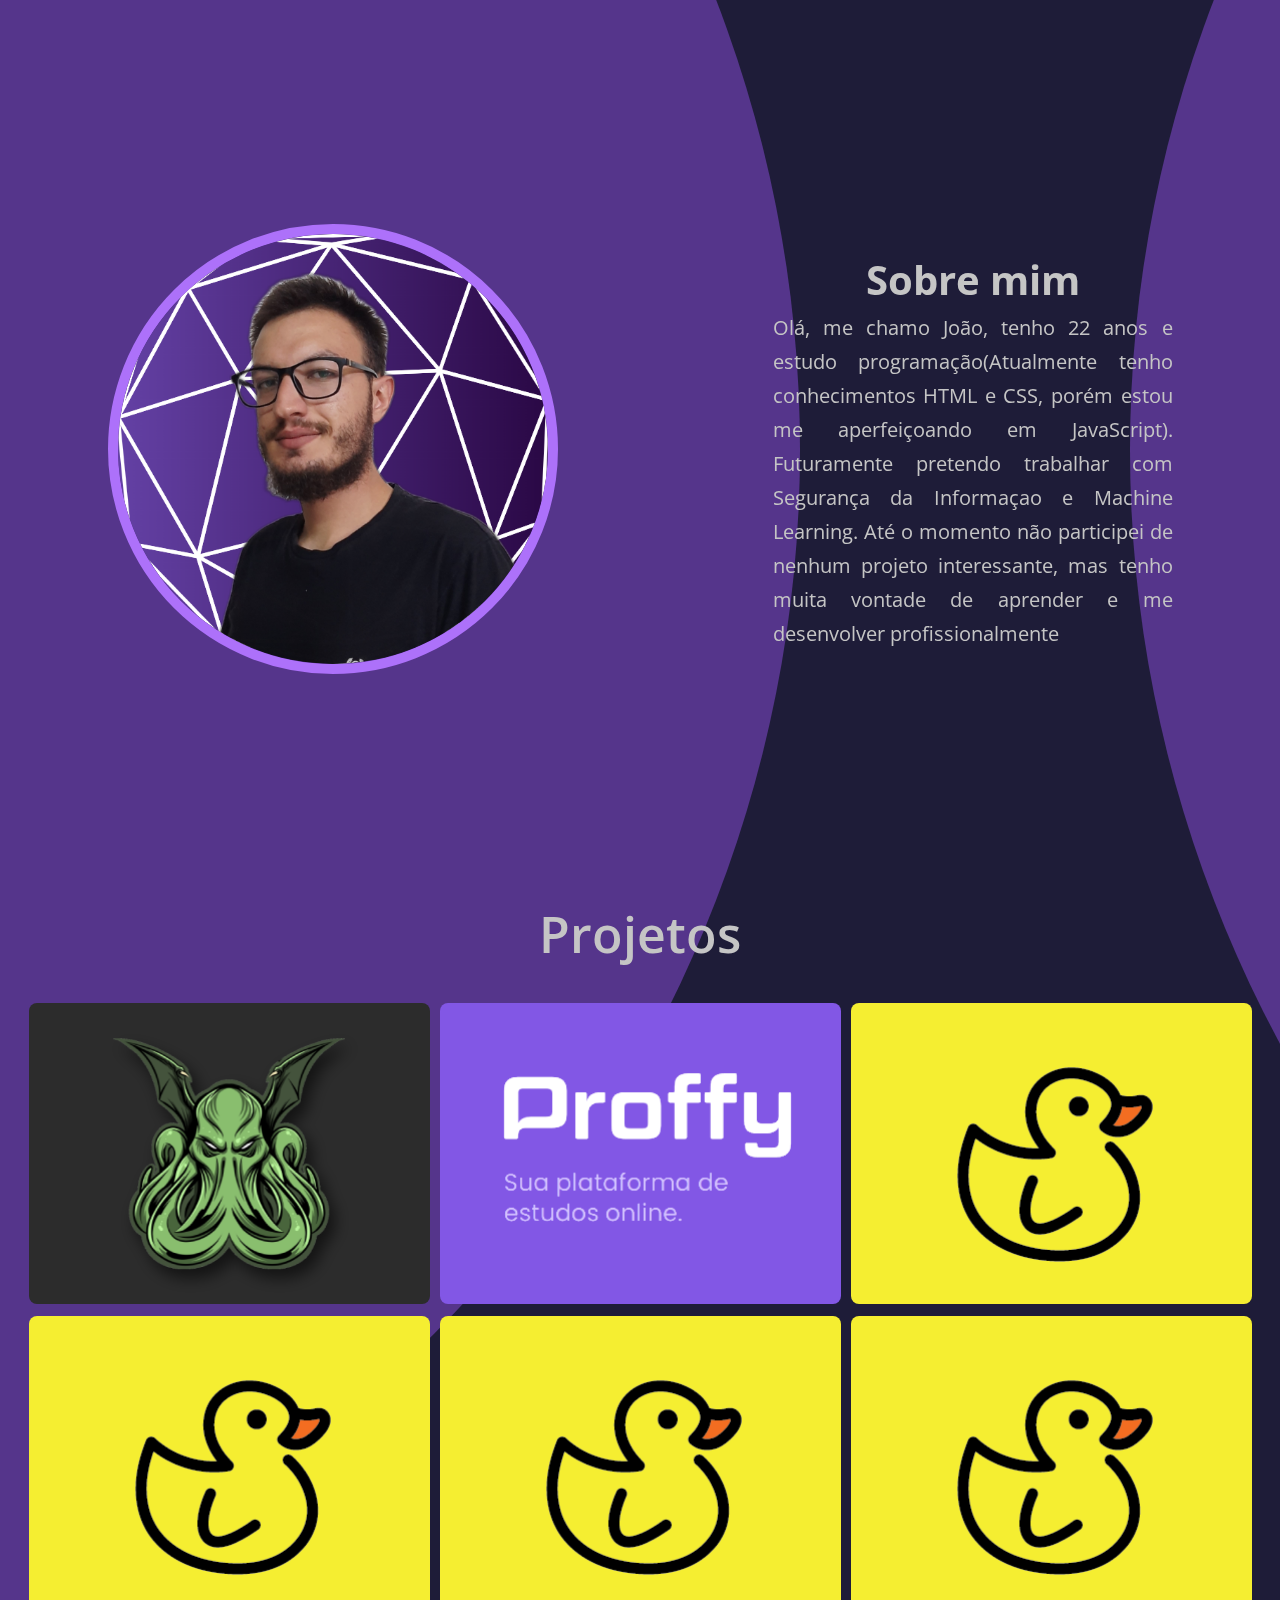
==== index.html @ 287edb6b "Chale 13 merece respeito" ====
<!DOCTYPE html>
<html lang="en">
<head>
    <meta charset="UTF-8">
    <meta http-equiv="X-UA-Compatible" content="IE=edge">
    <meta name="viewport" content="width=device-width, initial-scale=1.0">

    <link rel="stylesheet" href="styles/main.css">
    <link rel="stylesheet" href="styles/landing-page.css">
    <link rel="stylesheet" href="styles/galery.css">
    <link rel="stylesheet" href="styles/background.css">
    
    <script src="https://platform.linkedin.com/badges/js/profile.js" async defer type="text/javascript"></script>
    
    <link rel="preconnect" href="https://fonts.googleapis.com">
    <link rel="preconnect" href="https://fonts.gstatic.com" crossorigin>
    <link href="https://fonts.googleapis.com/css2?family=Open+Sans:wght@400;600;700&display=swap" rel="stylesheet">
    
    <title>João Vitor Cirelli</title>
</head>
<body>
    <div id="container">
        <div id="bg">
            <div class="ball left"></div>
            <div class="ball right"></div>

        </div>

        <div class="bgm"><img src="source/images/cover-image.png" alt=""></div>
               
            <main>
                <div class="profile">
                    <div>
                        <img src="source/images/profile-pic (3).png" alt="foto perfil">
                    </div>
                    <div class="text">
                        <H1>Sobre mim</H1>
                        <p> Olá, me chamo João, tenho 22 anos e estudo programação(Atualmente tenho conhecimentos HTML e CSS, porém estou me aperfeiçoando em JavaScript). Futuramente pretendo trabalhar com Segurança da Informaçao e Machine Learning. Até o momento não participei de nenhum projeto interessante, mas tenho muita vontade de aprender e me desenvolver profissionalmente</p>
                    </div>
                </div>
            
            <div class="galery">
                <h1>Projetos</h1>
               <section class="grid">
                <div><a href="pages/miska/index.html"><img src="source/images/miska_diplay.png" alt=""></a></div>
                <div><a href="https://miska-port.herokuapp.com/"><img src="source/images/proffy.png" alt=""></a></div>
                <div><a href="pages/maintence.html"><img src="source/images/04776d3f678169dd7d63968f518c0b42.png" alt=""></a></div>
                <div><a href="pages/maintence.html"><img src="source/images/04776d3f678169dd7d63968f518c0b42.png" alt=""></a></div>
                <div><a href="pages/maintence.html"><img src="source/images/04776d3f678169dd7d63968f518c0b42.png" alt=""></a></div>
                <div><a href="pages/maintence.html"><img src="source/images/04776d3f678169dd7d63968f518c0b42.png" alt=""></a></div>
                </section>
            </div>
        </main>

            <footer><div class="badge-base LI-profile-badge" data-locale="pt_BR" data-size="medium" data-theme="dark" data-type="VERTICAL" data-vanity="joaocirelli" data-version="v1"><a class="badge-base__link LI-simple-link" href="https://br.linkedin.com/in/joaocirelli?trk=profile-badge"></a></div></footer>
    </div>
</body>
</html>
---- styles/main.css ----
:root{
    --background: #1e1c38;
    --ball: #8b4ddd;
    --ball-border: #ad71fa;
    --text: #c5c5c5;
    --button: #c5c5c5;
    --button-hover: #6aff71;
    --button-bg: #8b4ddd;

    --font:'Open Sans';


    font-size: 62.5%
}

*{
    margin: 0;
    padding: 0;
    box-sizing: border-box;
}


body{
    display: flex;
    align-items: center;
}

html, body,
#container{
    max-height: 100vh;
    max-width: 100vw;
    height: 100%;
    width: 100%;
    box-sizing: border-box;


}

footer{
    margin: auto;
    display: flex;
    justify-content: space-around;
}
---- styles/landing-page.css ----
.bgm{
    display: none;
}

main .profile{
    display: flex;
    align-items: center;
    margin: auto;
    justify-content: space-around;
    height: 100vh;

}


main .profile img{
    border-radius: 50%;
    width: clamp(15rem, 45rem, 50rem);
    border: 1rem solid var(--ball-border);
}

.text{
    display: flex;
    flex-direction: column;
    text-align: justify;
    justify-content: center;
    
    max-width: 40rem;

    font: 400 2.8rem var(--font), sans-serif;
    color: var(--text);
    font-size: 2rem;
    line-height: 3.4rem;
}

.text h1{
    text-align: center;
    margin: 1.4rem;
}

@media(max-width: 1024px){

    main .profile{
        display: flex;
        flex-direction: column;
        max-width: 100vw;
    }

    main .profile img{
    width: clamp(15rem, 30rem, 50rem);
    margin: 2rem;
    }

    #bg{
        display: none;
    }

    .text{
        margin: auto 3rem;
    }

    .bgm{
        display: block;
        position: fixed;
        z-index: -1;
        height: auto;
        width: 100vw;

        opacity: 70%;
    }

    
}
---- styles/galery.css ----
#container .galery{
    margin: auto;
    display: flex;
    flex-direction: column;
}

#container .galery h1{
    font: 600 5rem var(--font), sans-serif;
    color: var(--text);
    margin: auto;
    margin-bottom: 3rem;
}

#container .galery .grid{
    display: grid;
    grid-template-columns: 1fr 1fr 1fr;
    margin: auto;
}

#container .galery .grid img{
    margin: .5rem;
    width: 40.1rem;

    border-radius: .8rem;

}

@media(max-width: 1024px){

    #container .galery .grid{
        display: flex;
        flex-direction: column;
        justify-content: center;
        align-items: center;
        width: 100vw;
    }

    #container .galery{
        display: flex;
        margin: auto;
    }
}
---- styles/background.css ----
body{
    background-color: var(--background);
    z-index: -2;
}

.ball{
    width: 50rem;
    height: 50rem;
    background: var(--ball);
    clip-path: circle();

    opacity: 0.5;

    position: fixed;
    z-index: -1;
}

.ball.right{
    right: -235rem;
    top: -80rem;

    width: 250rem;
    height: 250rem;
}

.ball.left{
    left: -170rem;
    top: -80rem;

    width: 250rem;
    height: 250rem;
}
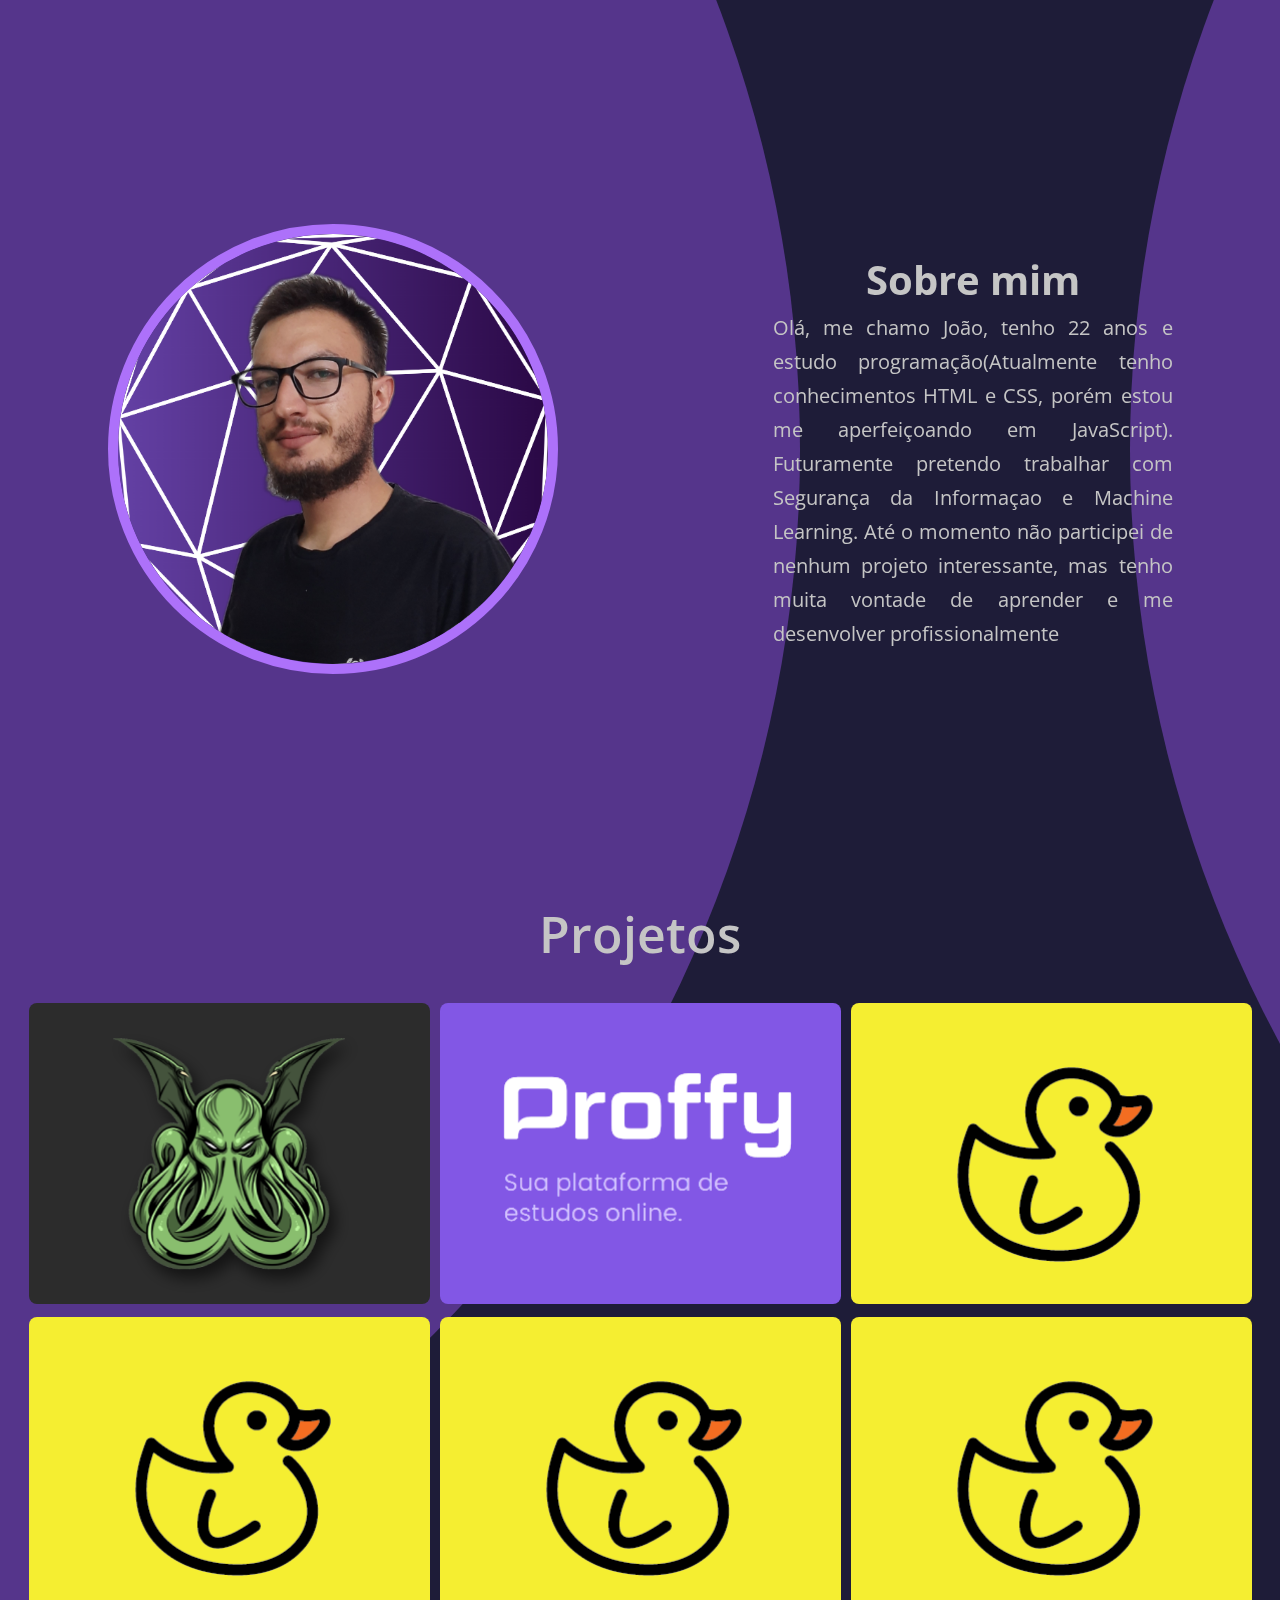
==== commit 78cf55d2: "Modal funcionando no desktop" ====
--- a/index.html
+++ b/index.html
@@ -9,6 +9,9 @@
     <link rel="stylesheet" href="styles/landing-page.css">
     <link rel="stylesheet" href="styles/galery.css">
     <link rel="stylesheet" href="styles/background.css">
+    <link rel="stylesheet" href="styles/modal.css">
+
+    <link rel="text/javascript" href="scripts/modal.js">
     
     <script src="https://platform.linkedin.com/badges/js/profile.js" async defer type="text/javascript"></script>
     
@@ -18,13 +21,33 @@
     
     <title>João Vitor Cirelli</title>
 </head>
+
+
 <body>
+
+    <div id="modal" class="modal" onclick="closeM()">
+        <div class="modal_content">
+            <h1 id="titulo"></h1>
+            <div class="modal_intern">
+                <div>
+                    <img id="imagem" src="" alt="">
+                </div>
+                <div class="content">
+                    <p id="resumo"></p>
+                    <a id="btn" href=""class="button">Conheça</a>
+                    
+                </div>
+            </div>
+            
+        </div>
+    </div>
     <div id="container">
         <div id="bg">
             <div class="ball left"></div>
             <div class="ball right"></div>
+        </div>
 
-        </div>
+        
 
         <div class="bgm"><img src="source/images/cover-image.png" alt=""></div>
                
@@ -42,8 +65,9 @@
             <div class="galery">
                 <h1>Projetos</h1>
                <section class="grid">
-                <div><a href="pages/miska/index.html"><img src="source/images/miska_diplay.png" alt=""></a></div>
-                <div><a href="https://miska-port.herokuapp.com/"><img src="source/images/proffy.png" alt=""></a></div>
+                   
+                <div><button onclick="modal1()"><img src="source/images/miska_display.png" alt=""></button></div>
+                <div><button onclick="modal2()"><img src="source/images/proffy.png" alt=""></button></div>
                 <div><a href="pages/maintence.html"><img src="source/images/04776d3f678169dd7d63968f518c0b42.png" alt=""></a></div>
                 <div><a href="pages/maintence.html"><img src="source/images/04776d3f678169dd7d63968f518c0b42.png" alt=""></a></div>
                 <div><a href="pages/maintence.html"><img src="source/images/04776d3f678169dd7d63968f518c0b42.png" alt=""></a></div>
@@ -55,4 +79,5 @@
             <footer><div class="badge-base LI-profile-badge" data-locale="pt_BR" data-size="medium" data-theme="dark" data-type="VERTICAL" data-vanity="joaocirelli" data-version="v1"><a class="badge-base__link LI-simple-link" href="https://br.linkedin.com/in/joaocirelli?trk=profile-badge"></a></div></footer>
     </div>
 </body>
+<script src="scripts/modal.js"></script>
 </html>
--- a/styles/main.css
+++ b/styles/main.css
@@ -36,6 +36,16 @@
 
 }
 
+a{
+    text-decoration: none;
+}
+
+button{
+    background: none;
+    border: none;
+    cursor: pointer;
+}
+
 footer{
     margin: auto;
     display: flex;
--- a/styles/modal.css
+++ b/styles/modal.css
@@ -0,0 +1,72 @@
+.modal{
+    display: none;
+    position: fixed;
+    z-index: 5;
+    background: rgb(0,0,0);
+    background: linear-gradient(0deg, rgba(0,0,0,1) 0%, rgba(48,0,130,0.7847514005602241) 35%, rgba(55,0,106,0.3617822128851541) 100%);
+    width: 100vw;
+    height: 100vh;
+}
+
+.on{
+    display: block;
+}
+
+.modal_content{
+    width: 60%;
+    height: 70%;
+    background-color: aliceblue;
+    margin: 10rem auto;
+    border-radius: 1rem;
+    /* display: flex; */
+}
+
+.modal_intern{
+    margin: 1rem 5rem;
+    display: flex;
+    justify-content: space-between;
+    align-items: center;
+    height: 90%;
+}
+
+.modal_intern .test{
+    display: flex;
+    flex-direction: column;
+    align-items: center;
+}
+
+.modal_content h1{
+    font: 400 4rem var(--font), sans-serif;
+    text-align: center;
+}
+
+.modal_intern p{
+    width: 90%;
+    margin: auto;
+    font: 400 2rem var(--font), sans-serif;
+
+}
+
+.modal_intern .content{
+    display: flex;
+    flex-direction: column;
+    align-items: center;
+}
+
+.modal_intern .button {
+    
+    margin: 3rem;
+    width: 15rem;
+    padding: 1rem;
+    border-radius: .8rem;
+    background: var(--button-bg);
+    font: 400 2rem var(--font), sans-serif;
+    color: #fff;
+    text-align: center;
+}
+
+.modal_intern img{
+    width: 50rem;
+    border-radius: 1rem;
+    margin: auto;
+}
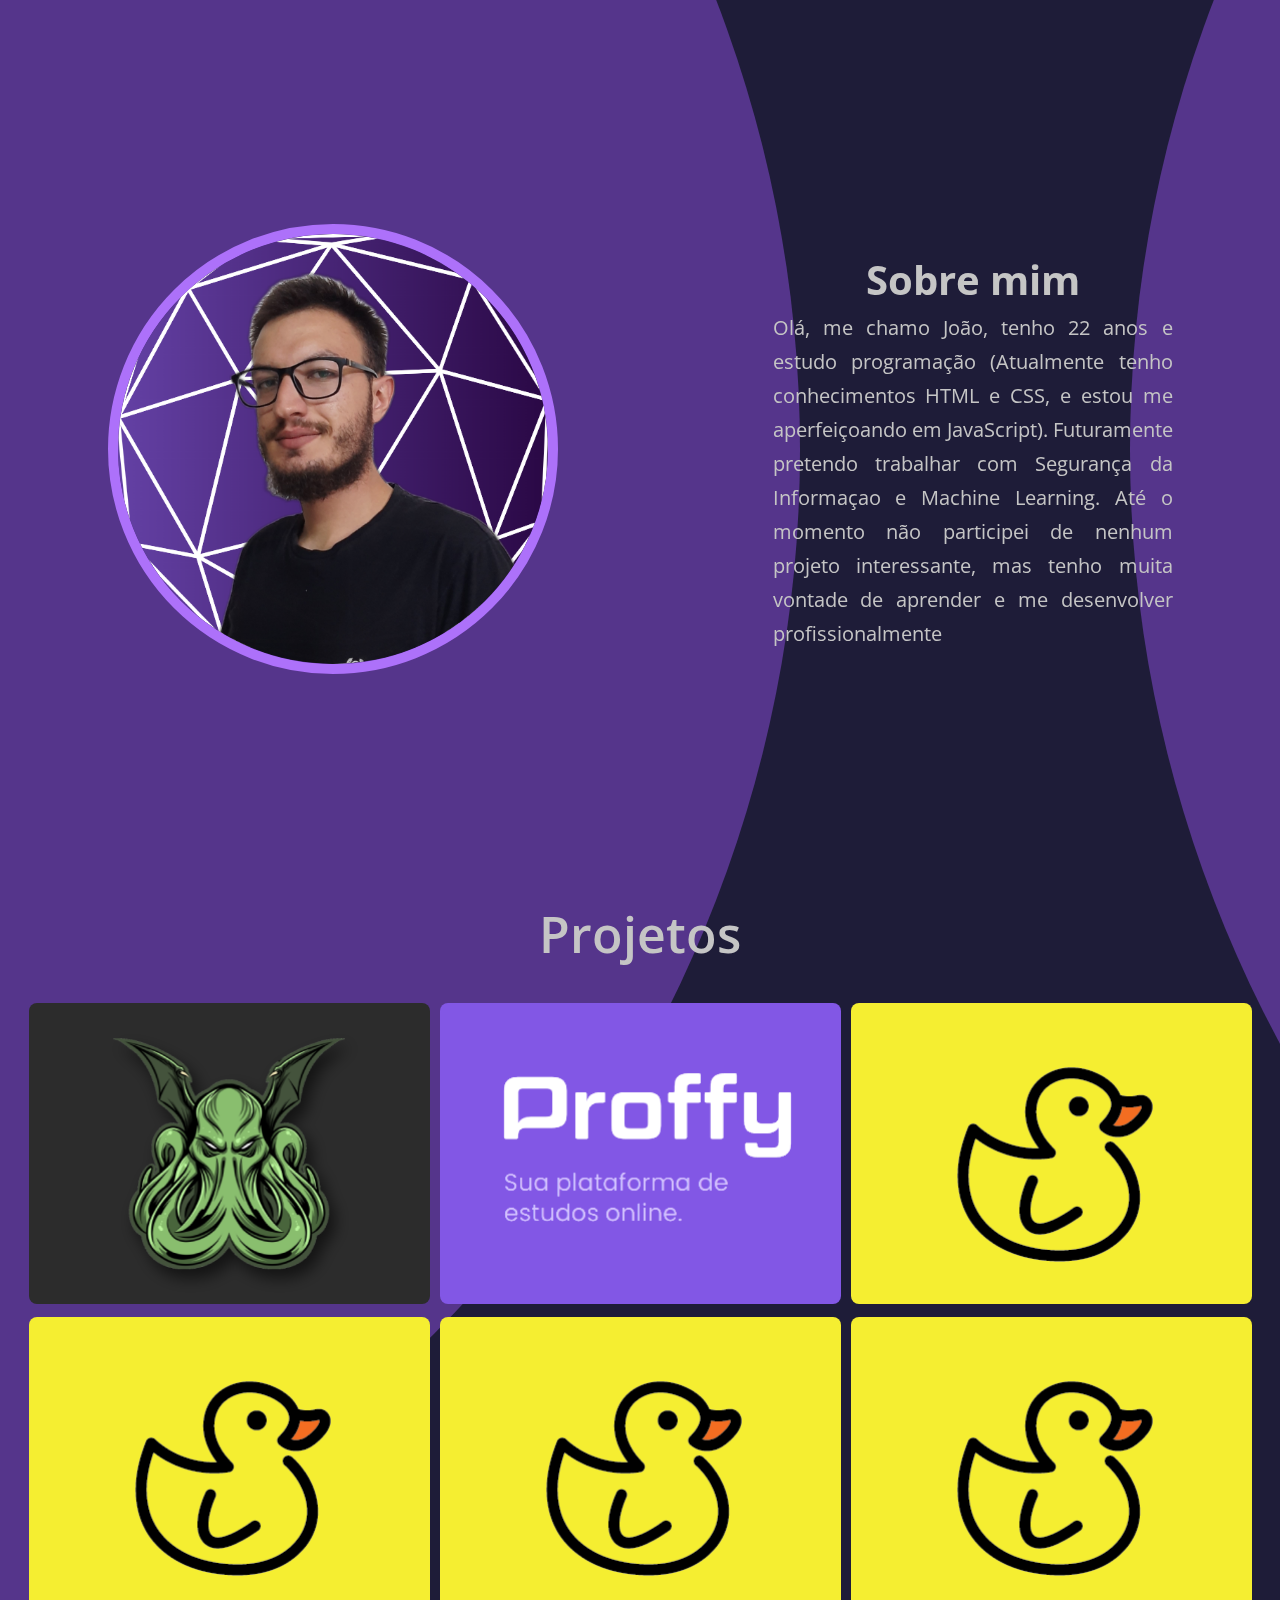
==== commit 746033ef: "Correçoes ortograficas" ====
--- a/index.html
+++ b/index.html
@@ -58,7 +58,7 @@
                     </div>
                     <div class="text">
                         <H1>Sobre mim</H1>
-                        <p> Olá, me chamo João, tenho 22 anos e estudo programação(Atualmente tenho conhecimentos HTML e CSS, porém estou me aperfeiçoando em JavaScript). Futuramente pretendo trabalhar com Segurança da Informaçao e Machine Learning. Até o momento não participei de nenhum projeto interessante, mas tenho muita vontade de aprender e me desenvolver profissionalmente</p>
+                        <p> Olá, me chamo João, tenho 22 anos e estudo programação (Atualmente tenho conhecimentos HTML e CSS, e estou me aperfeiçoando em JavaScript). Futuramente pretendo trabalhar com Segurança da Informaçao e Machine Learning. Até o momento não participei de nenhum projeto interessante, mas tenho muita vontade de aprender e me desenvolver profissionalmente</p>
                     </div>
                 </div>
             
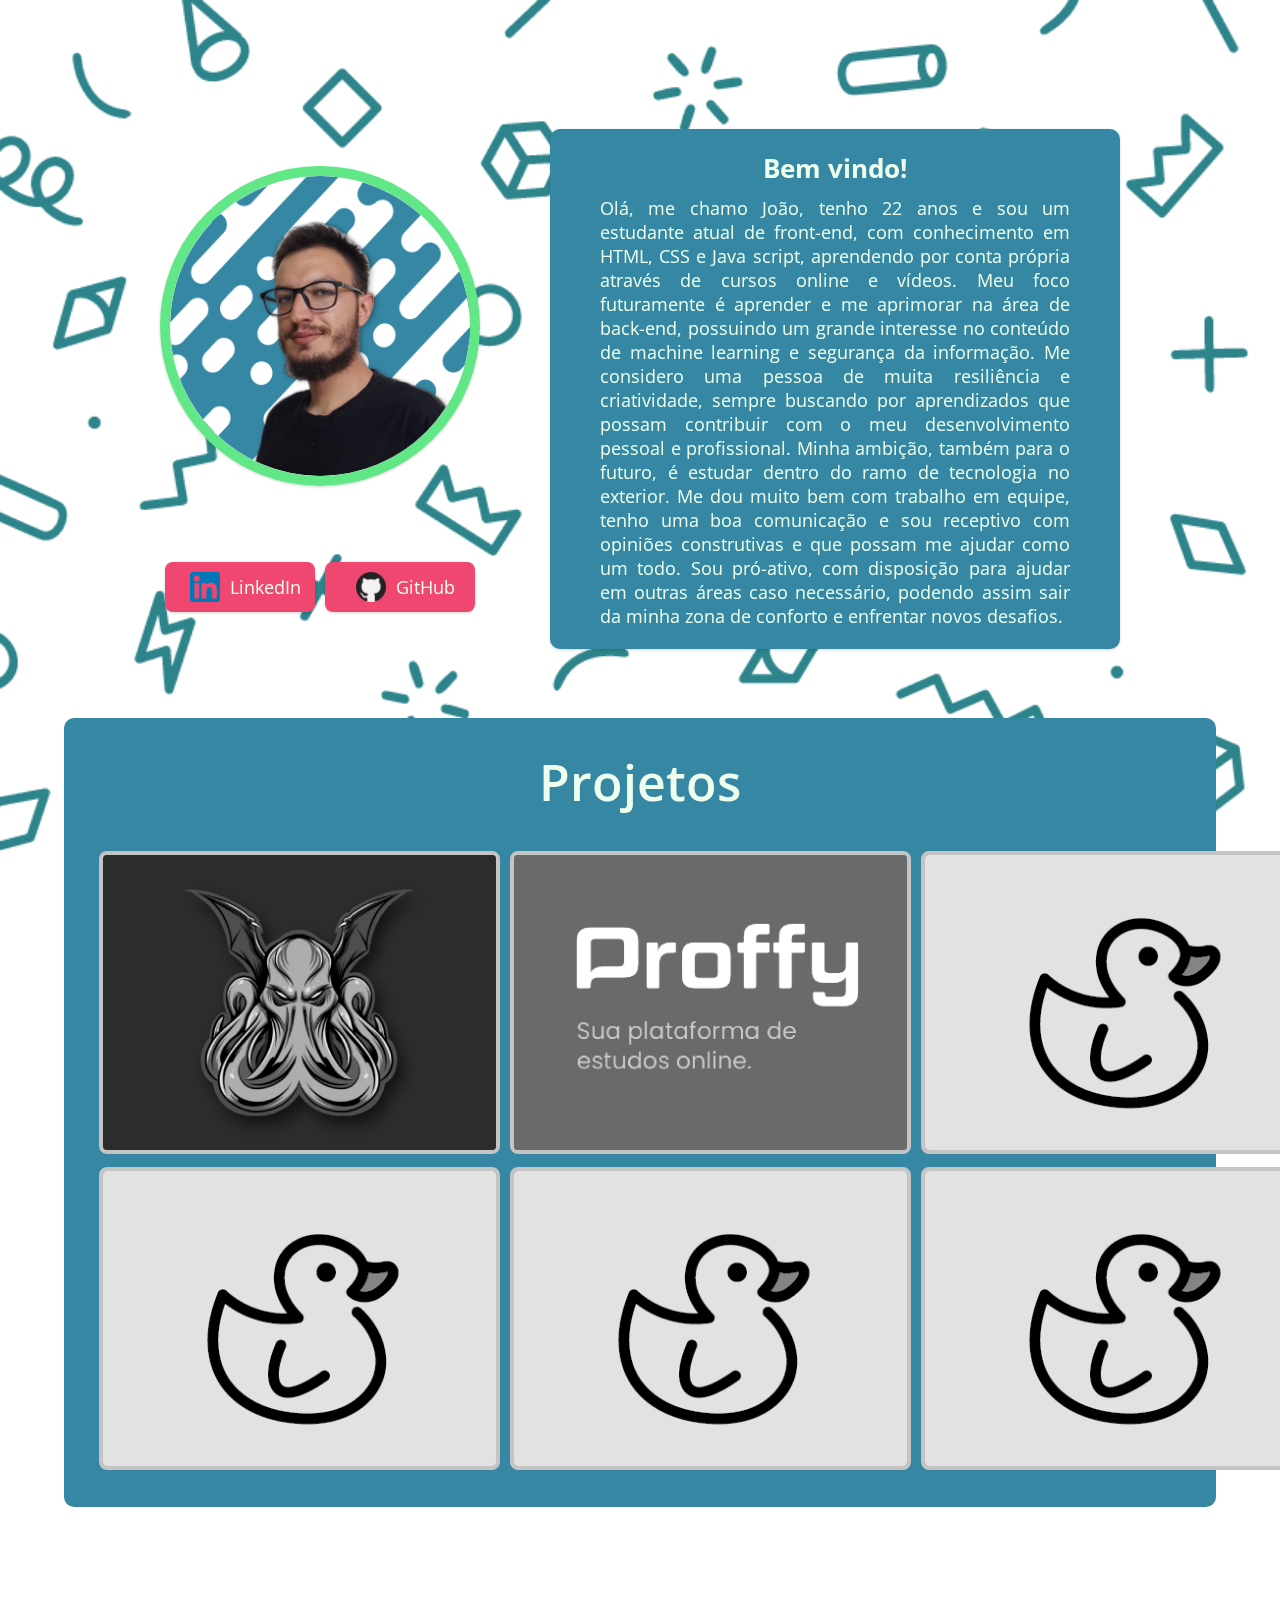
==== commit b7498b36: "New Visual" ====
--- a/index.html
+++ b/index.html
@@ -8,7 +8,6 @@
     <link rel="stylesheet" href="styles/main.css">
     <link rel="stylesheet" href="styles/landing-page.css">
     <link rel="stylesheet" href="styles/galery.css">
-    <link rel="stylesheet" href="styles/background.css">
     <link rel="stylesheet" href="styles/modal.css">
 
     <link rel="text/javascript" href="scripts/modal.js">
@@ -26,7 +25,7 @@
 <body>
 
     <div id="modal" class="modal" onclick="closeM()">
-        <div class="modal_content">
+        <div class="modal_content" onclick="">
             <h1 id="titulo"></h1>
             <div class="modal_intern">
                 <div>
@@ -42,23 +41,23 @@
         </div>
     </div>
     <div id="container">
-        <div id="bg">
-            <div class="ball left"></div>
-            <div class="ball right"></div>
-        </div>
-
+        <div class="bg"><span></span></div>
         
 
-        <div class="bgm"><img src="source/images/cover-image.png" alt=""></div>
+        <div class="bgm"><img src="source/images/cover-mobile.png" alt=""></div>
                
             <main>
                 <div class="profile">
-                    <div>
-                        <img src="source/images/profile-pic (3).png" alt="foto perfil">
+                    <div class="profile-picture">
+                        <img class="picture" src="source/images/profile-pic3.png" alt="foto perfil">
+                        <div class="btn">
+                            <button><a href="https://www.linkedin.com/in/joaocirelli/"><img src="./source/images/linkedin (1).png" alt="">LinkedIn</a></button>
+                            <button><a href="https://github.com/StormYasta"><img src="./source/images/github.png" alt="">GitHub</a></button>
+                        </div>
                     </div>
                     <div class="text">
-                        <H1>Sobre mim</H1>
-                        <p> Olá, me chamo João, tenho 22 anos e estudo programação (Atualmente tenho conhecimentos HTML e CSS, e estou me aperfeiçoando em JavaScript). Futuramente pretendo trabalhar com Segurança da Informaçao e Machine Learning. Até o momento não participei de nenhum projeto interessante, mas tenho muita vontade de aprender e me desenvolver profissionalmente</p>
+                        <H1>Bem vindo!</H1>
+                        <p> Olá, me chamo João, tenho 22 anos e sou um estudante atual de front-end, com conhecimento em HTML, CSS e Java script, aprendendo por conta própria através de cursos online e vídeos. Meu foco futuramente é aprender e me aprimorar na área de back-end, possuindo um grande interesse no conteúdo de machine learning e segurança da informação. Me considero uma pessoa de muita resiliência e criatividade, sempre buscando por aprendizados que possam contribuir com o meu desenvolvimento pessoal e profissional. Minha ambição, também para o futuro, é estudar dentro do ramo de tecnologia no exterior. Me dou muito bem com trabalho em equipe, tenho uma boa comunicação e sou receptivo com opiniões construtivas e que possam me ajudar como um todo. Sou pró-ativo, com disposição para ajudar em outras áreas caso necessário, podendo assim sair da minha zona de conforto e enfrentar novos desafios.</p>
                     </div>
                 </div>
             
@@ -74,9 +73,8 @@
                 <div><a href="pages/maintence.html"><img src="source/images/04776d3f678169dd7d63968f518c0b42.png" alt=""></a></div>
                 </section>
             </div>
-        </main>
-
-            <footer><div class="badge-base LI-profile-badge" data-locale="pt_BR" data-size="medium" data-theme="dark" data-type="VERTICAL" data-vanity="joaocirelli" data-version="v1"><a class="badge-base__link LI-simple-link" href="https://br.linkedin.com/in/joaocirelli?trk=profile-badge"></a></div></footer>
+            <footer><span></span></footer>
+            </main>
     </div>
 </body>
 <script src="scripts/modal.js"></script>
--- a/styles/main.css
+++ b/styles/main.css
@@ -1,11 +1,10 @@
 :root{
-    --background: #1e1c38;
-    --ball: #8b4ddd;
-    --ball-border: #ad71fa;
-    --text: #c5c5c5;
-    --button: #c5c5c5;
+    --background: #3587A4;
+    --text: #EDFFEC;
     --button-hover: #6aff71;
-    --button-bg: #8b4ddd;
+    --button-bg: #EF476F;
+    --border: #61E786;
+    --pink: #EF476F;
 
     --font:'Open Sans';
 
@@ -19,12 +18,6 @@
     box-sizing: border-box;
 }
 
-
-body{
-    display: flex;
-    align-items: center;
-}
-
 html, body,
 #container{
     max-height: 100vh;
@@ -34,6 +27,10 @@
     box-sizing: border-box;
 
 
+}
+
+footer{
+    height: 10rem;
 }
 
 a{
@@ -46,8 +43,3 @@
     cursor: pointer;
 }
 
-footer{
-    margin: auto;
-    display: flex;
-    justify-content: space-around;
-}--- a/styles/landing-page.css
+++ b/styles/landing-page.css
@@ -2,20 +2,78 @@
     display: none;
 }
 
+.bg{
+    background-image: url("../source/images/cover-image.png");
+    background-repeat: no-repeat;
+    background-size: cover;
+    width: 100vw;
+    height: 100vh;
+    position: fixed;
+    z-index: -1;
+}
+
 main .profile{
+    display: grid;
+    grid-template-columns: 1fr 2fr;
+    gap: 7rem;
+    margin: auto;
+    padding: 10rem 0 4rem;
+    width: 75%;
+    align-items: center;
+}
+
+main .profile .profile-picture{
     display: flex;
+    flex-direction: column;
     align-items: center;
-    margin: auto;
+    height: 90%;
     justify-content: space-around;
-    height: 100vh;
+}
+
+
+main .profile .picture{
+    border-radius: 50%;
+    width: 32rem;
+    border: 1rem solid var(--border);
+    box-shadow:0px 1px 3px #0000002d;
 
 }
 
+main .profile .profile-picture .btn{
+    display: flex;
+    width: 100%;
+}
 
-main .profile img{
-    border-radius: 50%;
-    width: clamp(15rem, 45rem, 50rem);
-    border: 1rem solid var(--ball-border);
+main .profile .profile-picture .btn button{
+    width: 15rem;
+    height: 5rem;
+    margin: auto;
+    padding: 1rem;
+    background-color: var(--button-bg);
+    border-radius: .8rem;
+    
+    display: flex;
+    justify-content: center;
+    align-items: center;
+    box-shadow:0px 1px 3px #0000002d;
+    transition: background-color .2s ease-out;
+
+}
+
+main .profile .profile-picture .btn button:hover{
+    background-color: var(--border);
+}
+
+main .profile .profile-picture .btn a{
+    display: flex;
+    align-items: center;
+    text-decoration: none;
+    font: 400 1.8rem var(--font), sans-serif;
+    color: var(--text);
+}
+main .profile .profile-picture .btn img{
+    width: 3rem;
+    margin: 1rem;
 }
 
 .text{
@@ -23,18 +81,22 @@
     flex-direction: column;
     text-align: justify;
     justify-content: center;
+    background-color: var(--background);
     
-    max-width: 40rem;
+    height: 90%;
+    border-radius: 1rem;
+    padding: 5rem;
 
-    font: 400 2.8rem var(--font), sans-serif;
+    font: 400 1.8rem var(--font), sans-serif;
     color: var(--text);
-    font-size: 2rem;
-    line-height: 3.4rem;
+
+    box-shadow:0px 1px 3px #0000002d;
 }
 
 .text h1{
     text-align: center;
-    margin: 1.4rem;
+    font-size: 2.6rem;
+    margin-bottom: 1rem;
 }
 
 @media(max-width: 1024px){
--- a/styles/galery.css
+++ b/styles/galery.css
@@ -1,7 +1,12 @@
 #container .galery{
-    margin: auto;
     display: flex;
     flex-direction: column;
+    background-color: var(--background);
+    border-radius: 1rem;
+    width: 90%;
+    height: auto;
+    padding: 3rem;
+    margin: auto;
 }
 
 #container .galery h1{
@@ -22,7 +27,14 @@
     width: 40.1rem;
 
     border-radius: .8rem;
+    border: .4rem solid var(--border);
 
+    filter: grayscale(); 
+    transition: filter .4s ease-in-out;
+}
+
+#container .galery .grid img:hover{
+    filter: none;
 }
 
 @media(max-width: 1024px){
--- a/styles/modal.css
+++ b/styles/modal.css
@@ -1,9 +1,9 @@
 .modal{
     display: none;
     position: fixed;
-    z-index: 5;
-    background: rgb(0,0,0);
-    background: linear-gradient(0deg, rgba(0,0,0,1) 0%, rgba(48,0,130,0.7847514005602241) 35%, rgba(55,0,106,0.3617822128851541) 100%);
+    z-index: 3;
+    background: rgb(45,132,138);
+    background: linear-gradient(0deg, rgba(45,132,138,0.8813900560224089) 0%, rgba(53,135,164,0.458420868347339) 50%, rgba(97,231,134,0.19511554621848737) 100%);
     width: 100vw;
     height: 100vh;
 }
@@ -26,7 +26,7 @@
     display: flex;
     justify-content: space-between;
     align-items: center;
-    height: 90%;
+    height: 85%;
 }
 
 .modal_intern .test{
@@ -38,12 +38,14 @@
 .modal_content h1{
     font: 400 4rem var(--font), sans-serif;
     text-align: center;
+    padding-top: 2rem;
 }
 
 .modal_intern p{
     width: 90%;
     margin: auto;
     font: 400 2rem var(--font), sans-serif;
+    text-align: justify;
 
 }
 
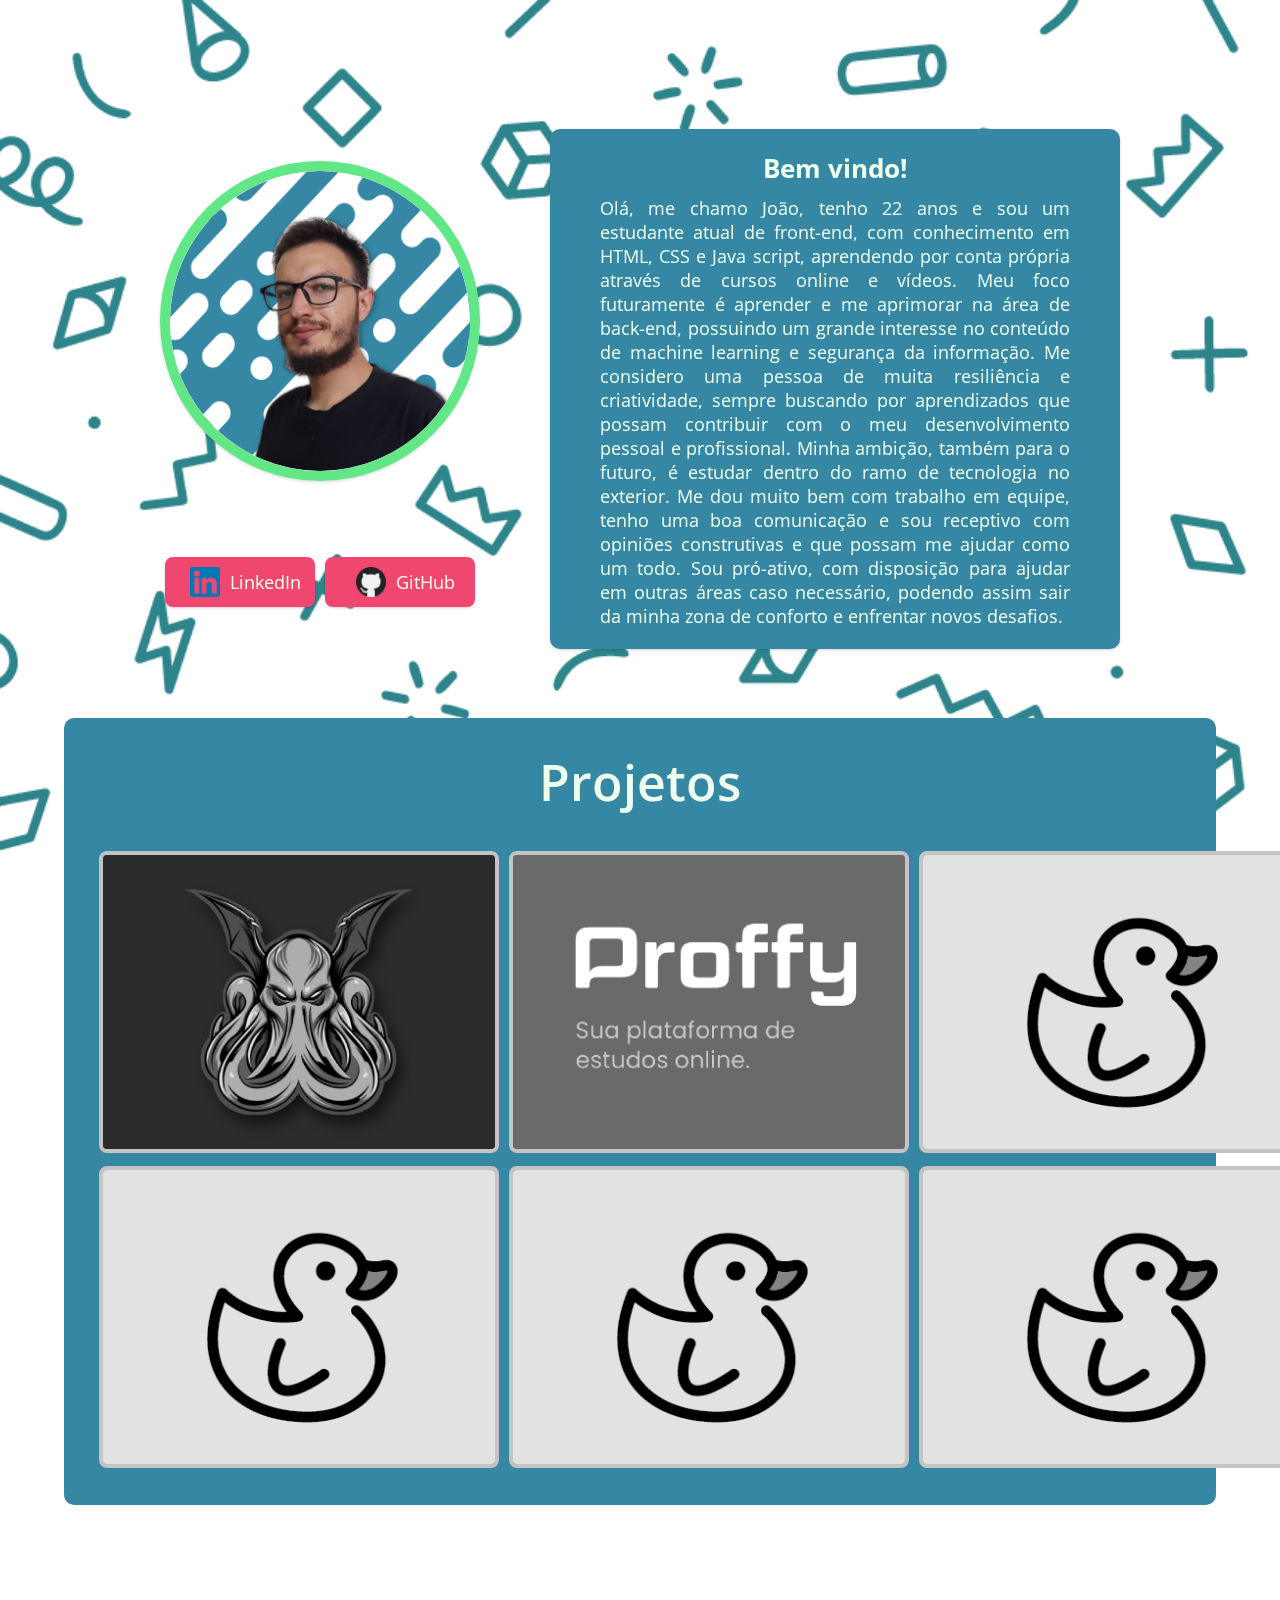
==== commit 932c140b: "Termino de melhorias visuais" ====
--- a/index.html
+++ b/index.html
@@ -41,11 +41,7 @@
         </div>
     </div>
     <div id="container">
-        <div class="bg"><span></span></div>
-        
-
-        <div class="bgm"><img src="source/images/cover-mobile.png" alt=""></div>
-               
+        <div class="bg"><span></span></div>               
             <main>
                 <div class="profile">
                     <div class="profile-picture">
@@ -63,7 +59,7 @@
             
             <div class="galery">
                 <h1>Projetos</h1>
-               <section class="grid">
+               <div class="grid">
                    
                 <div><button onclick="modal1()"><img src="source/images/miska_display.png" alt=""></button></div>
                 <div><button onclick="modal2()"><img src="source/images/proffy.png" alt=""></button></div>
@@ -71,7 +67,7 @@
                 <div><a href="pages/maintence.html"><img src="source/images/04776d3f678169dd7d63968f518c0b42.png" alt=""></a></div>
                 <div><a href="pages/maintence.html"><img src="source/images/04776d3f678169dd7d63968f518c0b42.png" alt=""></a></div>
                 <div><a href="pages/maintence.html"><img src="source/images/04776d3f678169dd7d63968f518c0b42.png" alt=""></a></div>
-                </section>
+               </div>
             </div>
             <footer><span></span></footer>
             </main>
--- a/styles/landing-page.css
+++ b/styles/landing-page.css
@@ -1,7 +1,3 @@
-.bgm{
-    display: none;
-}
-
 .bg{
     background-image: url("../source/images/cover-image.png");
     background-repeat: no-repeat;
@@ -19,6 +15,7 @@
     margin: auto;
     padding: 10rem 0 4rem;
     width: 75%;
+    max-width: 1440px;
     align-items: center;
 }
 
@@ -33,7 +30,7 @@
 
 main .profile .picture{
     border-radius: 50%;
-    width: 32rem;
+    width: 100%;
     border: 1rem solid var(--border);
     box-shadow:0px 1px 3px #0000002d;
 
@@ -42,6 +39,7 @@
 main .profile .profile-picture .btn{
     display: flex;
     width: 100%;
+    margin:1rem;
 }
 
 main .profile .profile-picture .btn button{
@@ -105,20 +103,20 @@
         display: flex;
         flex-direction: column;
         max-width: 100vw;
+        padding: 3rem 0;
+        width: 90%;
+        gap: 1rem;
     }
 
-    main .profile img{
-    width: clamp(15rem, 30rem, 50rem);
-    margin: 2rem;
+    main .profile .profile-picture .picture{
+        width: 90%;
     }
+    .text{
+        padding: 2rem;
+    }
+    
+    
 
-    #bg{
-        display: none;
-    }
-
-    .text{
-        margin: auto 3rem;
-    }
 
     .bgm{
         display: block;
--- a/styles/galery.css
+++ b/styles/galery.css
@@ -4,6 +4,7 @@
     background-color: var(--background);
     border-radius: 1rem;
     width: 90%;
+    max-width: 1440px;
     height: auto;
     padding: 3rem;
     margin: auto;
@@ -24,7 +25,7 @@
 
 #container .galery .grid img{
     margin: .5rem;
-    width: 40.1rem;
+    width: 40rem;
 
     border-radius: .8rem;
     border: .4rem solid var(--border);
@@ -44,11 +45,19 @@
         flex-direction: column;
         justify-content: center;
         align-items: center;
-        width: 100vw;
+        width: 100%;
+        margin: auto;
     }
 
     #container .galery{
         display: flex;
         margin: auto;
     }
+
+    #container .galery .grid img{
+        width: 100%;
+        filter: none;
+        transition: none;
+
+    }
 }--- a/styles/modal.css
+++ b/styles/modal.css
@@ -18,7 +18,6 @@
     background-color: aliceblue;
     margin: 10rem auto;
     border-radius: 1rem;
-    /* display: flex; */
 }
 
 .modal_intern{
@@ -72,3 +71,31 @@
     border-radius: 1rem;
     margin: auto;
 }
+
+@media(max-width: 1024px){
+    .modal_content{
+        width: 90%;
+        height: auto;
+        margin: 2rem auto;
+    }
+
+    .modal_intern{
+        display: flex;
+        flex-direction: column;
+        align-items: center;
+        justify-content: center;
+        margin: auto;
+        padding: 1rem;
+        width: 100%;
+    }
+
+
+    .modal_intern img{
+        width: 100%;
+        margin: auto;
+    }
+
+    .modal_intern p{
+        font-size: 1.6rem;
+    }
+}
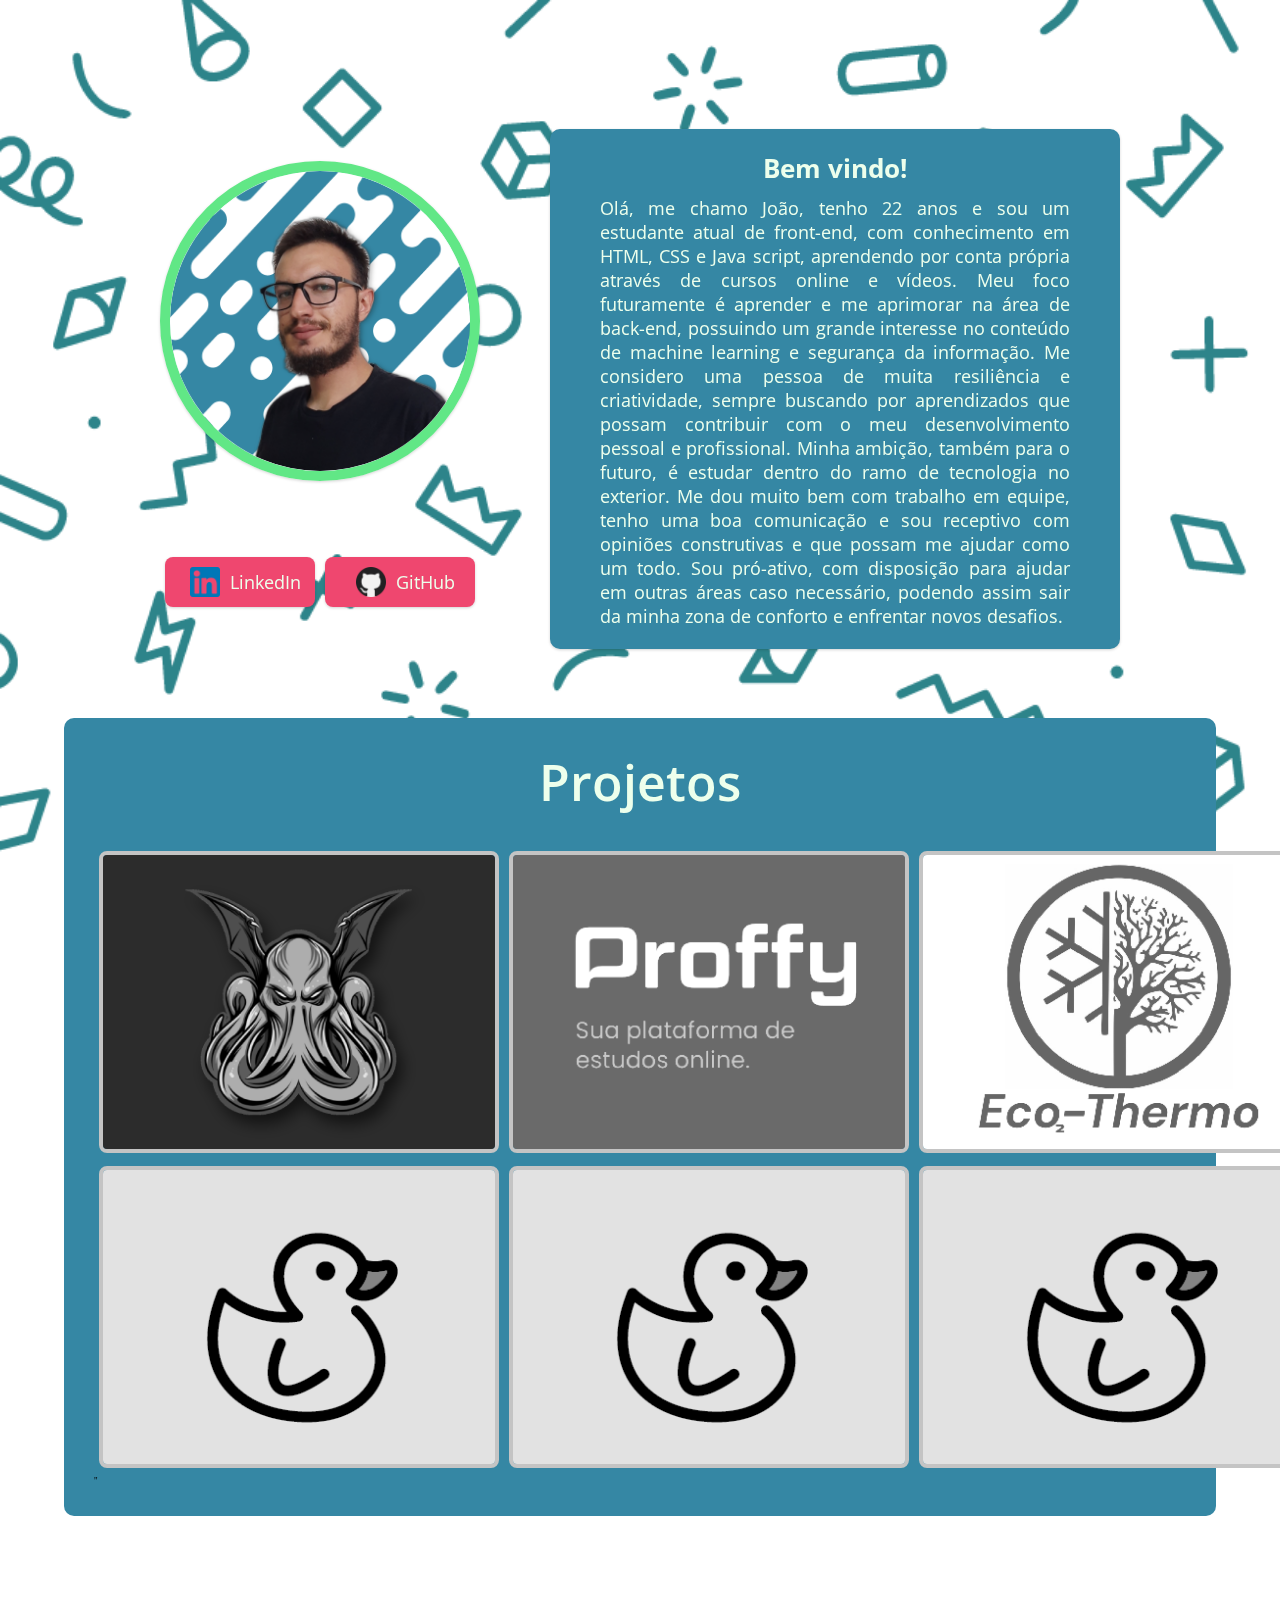
==== commit c4078aeb: "Inclusao de novo projeto" ====
--- a/index.html
+++ b/index.html
@@ -63,15 +63,15 @@
                    
                 <div><button onclick="modal1()"><img src="source/images/miska_display.png" alt=""></button></div>
                 <div><button onclick="modal2()"><img src="source/images/proffy.png" alt=""></button></div>
+                <div><button onclick="modal3()"><img src="source/images/ecothermo.png" alt=""></button></div>
                 <div><a href="pages/maintence.html"><img src="source/images/04776d3f678169dd7d63968f518c0b42.png" alt=""></a></div>
                 <div><a href="pages/maintence.html"><img src="source/images/04776d3f678169dd7d63968f518c0b42.png" alt=""></a></div>
                 <div><a href="pages/maintence.html"><img src="source/images/04776d3f678169dd7d63968f518c0b42.png" alt=""></a></div>
-                <div><a href="pages/maintence.html"><img src="source/images/04776d3f678169dd7d63968f518c0b42.png" alt=""></a></div>
-               </div>
+               </div>''
             </div>
             <footer><span></span></footer>
             </main>
     </div>
+    <script src="scripts/modal.js"></script>
 </body>
-<script src="scripts/modal.js"></script>
 </html>
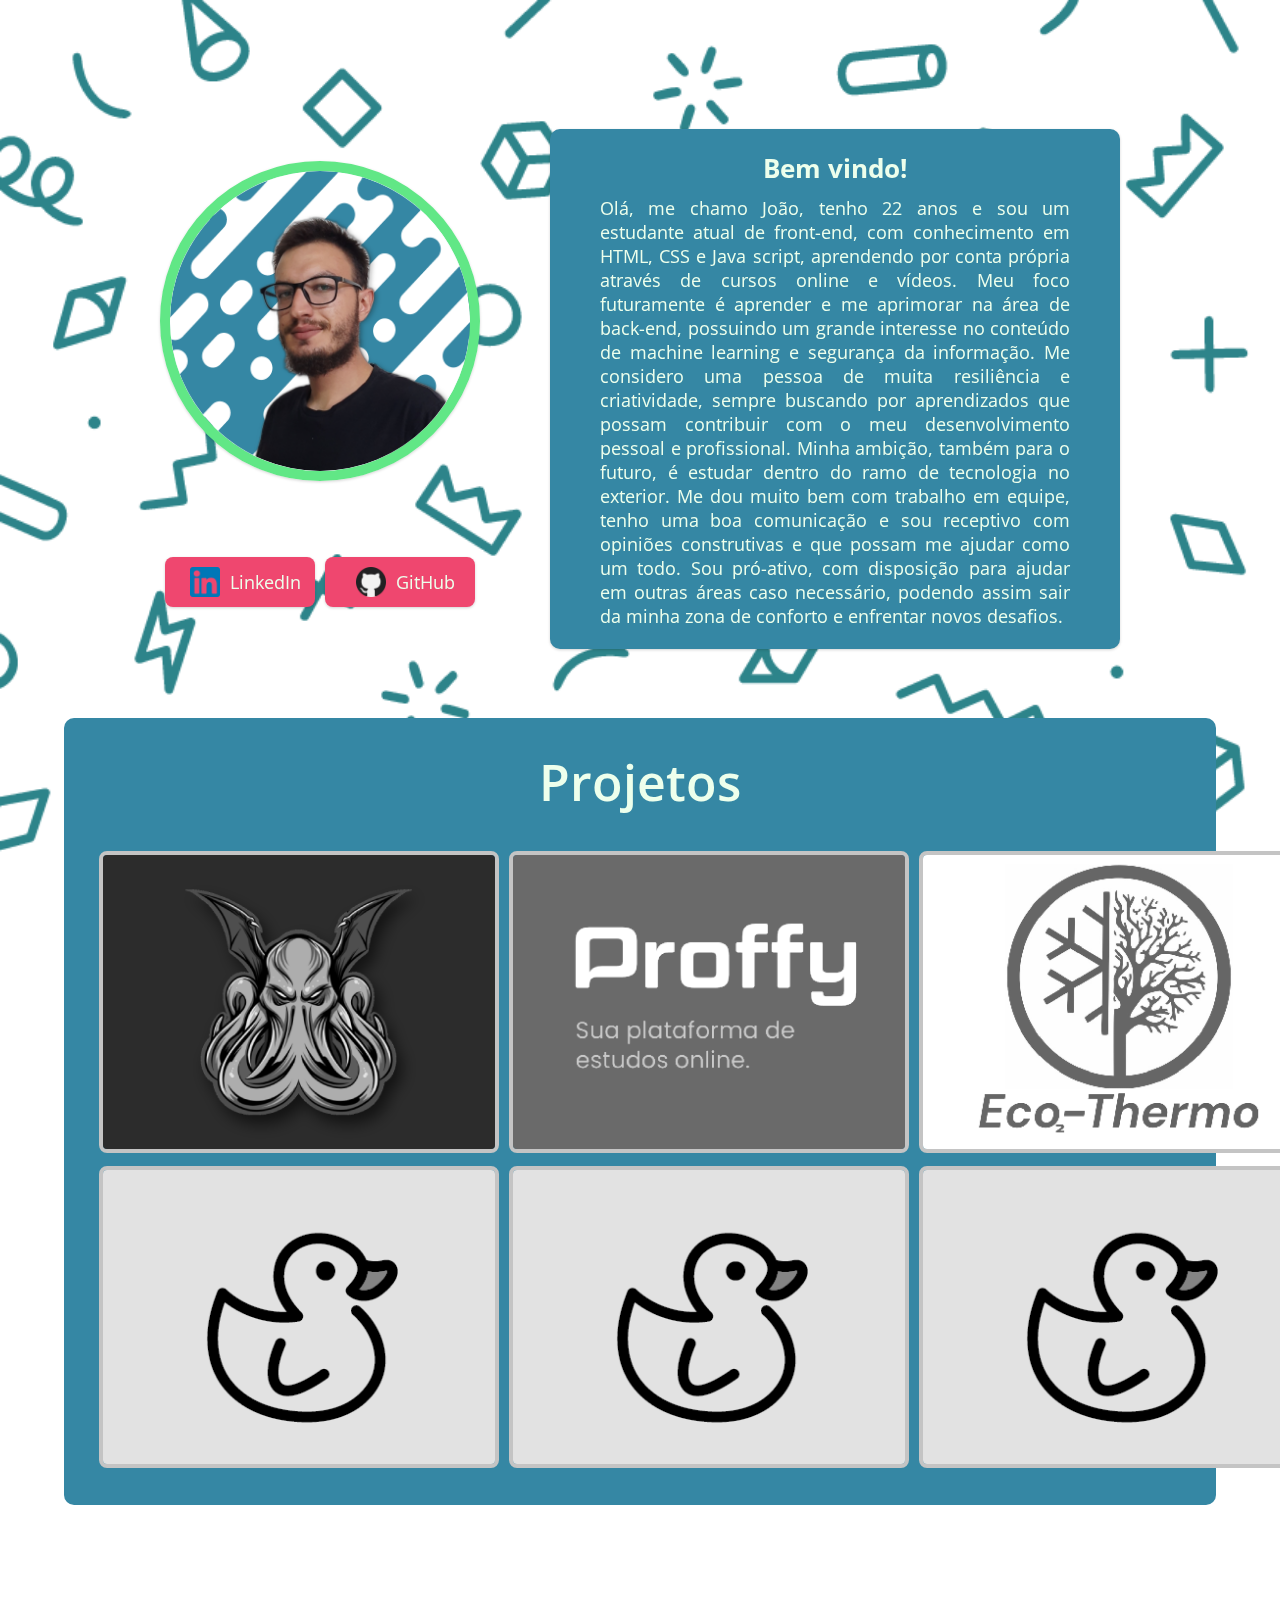
==== commit 1721ebc0: "Ajustado Bug no modal" ====
--- a/index.html
+++ b/index.html
@@ -67,7 +67,7 @@
                 <div><a href="pages/maintence.html"><img src="source/images/04776d3f678169dd7d63968f518c0b42.png" alt=""></a></div>
                 <div><a href="pages/maintence.html"><img src="source/images/04776d3f678169dd7d63968f518c0b42.png" alt=""></a></div>
                 <div><a href="pages/maintence.html"><img src="source/images/04776d3f678169dd7d63968f518c0b42.png" alt=""></a></div>
-               </div>''
+               </div>
             </div>
             <footer><span></span></footer>
             </main>
